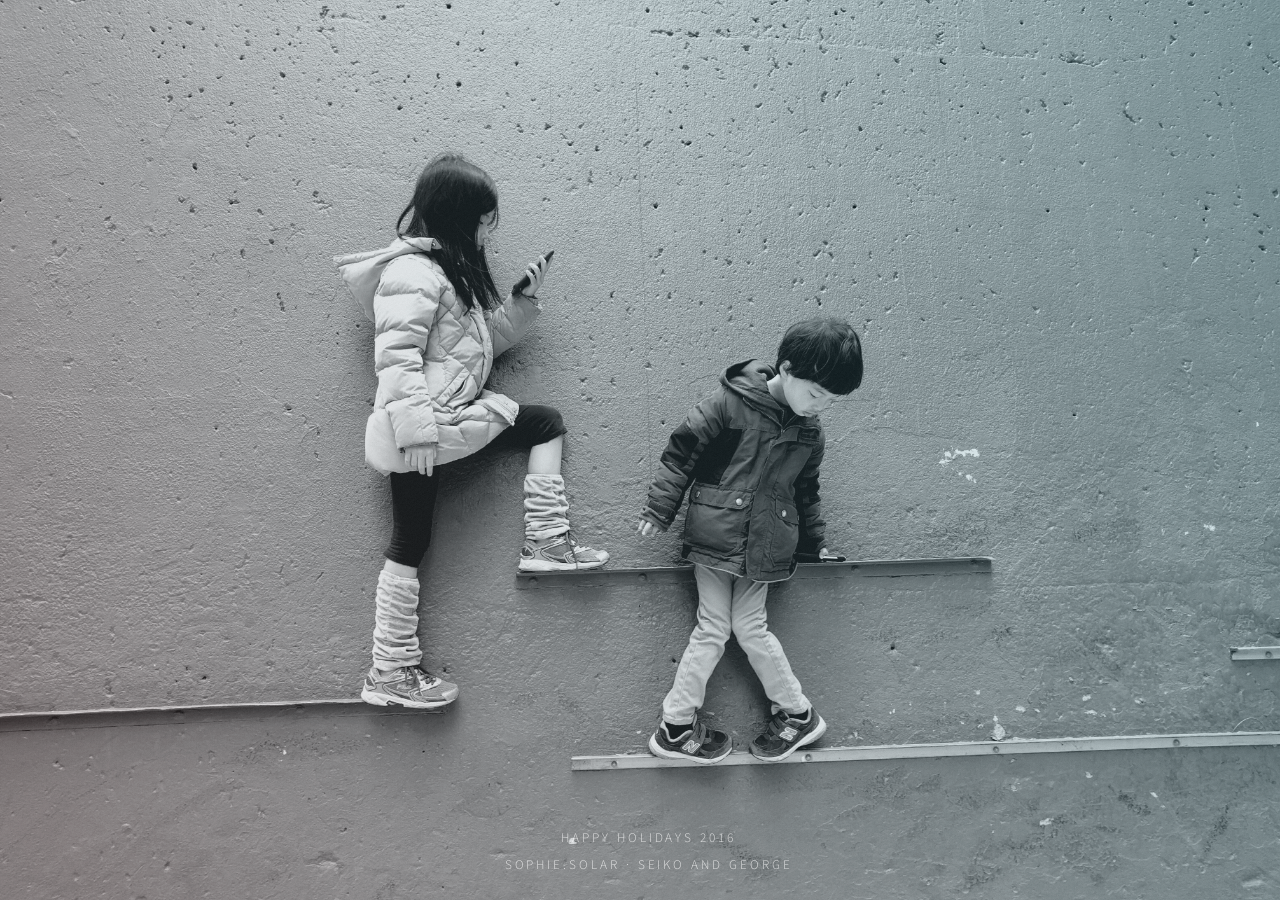
==== index.html @ 2e3c1b33 "minor change" ====
<!DOCTYPE HTML>
<!--
	Identity by HTML5 UP
	html5up.net | @n33co
	Free for personal and commercial use under the CCA 3.0 license (html5up.net/license)
-->
<html>
	<head>
		<title>Happy Holidays</title>
		<meta charset="utf-8" />
		<meta name="viewport" content="width=device-width, initial-scale=1" />
		<!--[if lte IE 8]><script src="assets/js/html5shiv.js"></script><![endif]-->
		<link rel="stylesheet" href="assets/css/main.css" />
		<!--[if lte IE 9]><link rel="stylesheet" href="assets/css/ie9.css" /><![endif]-->
		<!--[if lte IE 8]><link rel="stylesheet" href="assets/css/ie8.css" /><![endif]-->
		<noscript><link rel="stylesheet" href="assets/css/noscript.css" /></noscript>
	</head>
	<body class="is-loading">

		<!-- Wrapper -->
			<div id="wrapper">

				<!-- Main -->
					<!--section id="main">
						<header>
							<h1>Happy Holidays</h1>
							<p>Sophie, Solar, Seiko, George</p>
						</header>
					</section-->

				<!-- Footer -->
					<footer id="footer">
						<ul class="copyright">
              <li>Happy Holidays 2016<br /> sophie.solar &middot; seiko and george</li>
						</ul>
					</footer>

			</div>

		<!-- Scripts -->
			<!--[if lte IE 8]><script src="assets/js/respond.min.js"></script><![endif]-->
			<script>
				if ('addEventListener' in window) {
					window.addEventListener('load', function() { document.body.className = document.body.className.replace(/\bis-loading\b/, ''); });
					document.body.className += (navigator.userAgent.match(/(MSIE|rv:11\.0)/) ? ' is-ie' : '');
				}
			</script>

	</body>
</html>
---- assets/css/main.css ----
@charset "UTF-8";
@import url(font-awesome.min.css);
@import url("http://fonts.googleapis.com/css?family=Source+Sans+Pro:300");

/*
	Identity by HTML5 UP
	html5up.net | @n33co
	Free for personal and commercial use under the CCA 3.0 license (html5up.net/license)
*/

/* Reset */

	html, body, div, span, applet, object, iframe, h1, h2, h3, h4, h5, h6, p, blockquote, pre, a, abbr, acronym, address, big, cite, code, del, dfn, em, img, ins, kbd, q, s, samp, small, strike, strong, sub, sup, tt, var, b, u, i, center, dl, dt, dd, ol, ul, li, fieldset, form, label, legend, table, caption, tbody, tfoot, thead, tr, th, td, article, aside, canvas, details, embed, figure, figcaption, footer, header, hgroup, menu, nav, output, ruby, section, summary, time, mark, audio, video {
		margin: 0;
		padding: 0;
		border: 0;
		font-size: 100%;
		font: inherit;
		vertical-align: baseline;
	}

	article, aside, details, figcaption, figure, footer, header, hgroup, menu, nav, section {
		display: block;
	}

	body {
		line-height: 1;
	}

	ol, ul {
		list-style: none;
	}

	blockquote, q {
		quotes: none;
	}

	blockquote:before, blockquote:after, q:before, q:after {
		content: '';
		content: none;
	}

	table {
		border-collapse: collapse;
		border-spacing: 0;
	}

	body {
		-webkit-text-size-adjust: none;
	}

/* Box Model */

	*, *:before, *:after {
		-moz-box-sizing: border-box;
		-webkit-box-sizing: border-box;
		box-sizing: border-box;
	}

/* Basic */

	@media screen and (max-width: 480px) {

		html, body {
			min-width: 320px;
		}

	}

	body.is-loading *, body.is-loading *:before, body.is-loading *:after {
		-moz-animation: none !important;
		-webkit-animation: none !important;
		-ms-animation: none !important;
		animation: none !important;
		-moz-transition: none !important;
		-webkit-transition: none !important;
		-ms-transition: none !important;
		transition: none !important;
	}

	html {
		height: 100%;
	}

	body {
		height: 100%;
		background-color: #ffffff;
		/*background-image: url("images/overlay.png"), -moz-linear-gradient(60deg, rgba(255, 165, 150, 0.5) 5%, rgba(0, 228, 255, 0.35)), url("../../images/bg.jpg");*/
		/*background-image: url("images/overlay.png"), -webkit-linear-gradient(60deg, rgba(255, 165, 150, 0.5) 5%, rgba(0, 228, 255, 0.35)), url("../../images/bg.jpg");*/
		/*background-image: url("images/overlay.png"), -ms-linear-gradient(60deg, rgba(255, 165, 150, 0.5) 5%, rgba(0, 228, 255, 0.35)), url("../../images/bg.jpg");*/
		background-image: url("images/overlay.png"), linear-gradient(60deg, rgba(255, 165, 150, 0.1) 5%, rgba(0, 228, 255, 0.1)), url("../../images/bg.jpg");
		background-image: url( url("../../images/bg.jpg");
		background-repeat: repeat,			no-repeat,			no-repeat;
		background-size: 100px 100px, cover,				cover;
		background-position: top left,		center center,		bottom center;
		background-attachment: fixed,			fixed,				fixed;
	}

		body:after {
			content: '';
			display: block;
			position: fixed;
			top: 0;
			left: 0;
			width: 100%;
			height: inherit;
			opacity: 0;
			z-index: 1;
			background-color: #ffffff;
			background-image: url("images/overlay.png"), -moz-linear-gradient(60deg, rgba(255, 165, 150, 0.5) 5%, rgba(0, 228, 255, 0.35));
			background-image: url("images/overlay.png"), -webkit-linear-gradient(60deg, rgba(255, 165, 150, 0.5) 5%, rgba(0, 228, 255, 0.35));
			background-image: url("images/overlay.png"), -ms-linear-gradient(60deg, rgba(255, 165, 150, 0.5) 5%, rgba(0, 228, 255, 0.35));
			background-image: url("images/overlay.png"), linear-gradient(60deg, rgba(255, 165, 150, 0.5) 5%, rgba(0, 228, 255, 0.35));
			background-repeat: repeat,			no-repeat;
			background-size: 100px 100px, cover;
			background-position: top left,		center center;
			-moz-transition: opacity 1.75s ease-out;
			-webkit-transition: opacity 1.75s ease-out;
			-ms-transition: opacity 1.75s ease-out;
			transition: opacity 1.75s ease-out;
		}

		body.is-loading:after {
			opacity: 1;
		}

/* Type */

	body, input, select, textarea {
		color: #414f57;
		font-family: "Source Sans Pro", Helvetica, sans-serif;
		font-size: 14pt;
		font-weight: 300;
		line-height: 2;
		letter-spacing: 0.2em;
		text-transform: uppercase;
	}

		@media screen and (max-width: 1680px) {

			body, input, select, textarea {
				font-size: 11pt;
			}

		}

		@media screen and (max-width: 480px) {

			body, input, select, textarea {
				font-size: 10pt;
				line-height: 1.75;
			}

		}

	a {
		-moz-transition: color 0.2s ease, border-color 0.2s ease;
		-webkit-transition: color 0.2s ease, border-color 0.2s ease;
		-ms-transition: color 0.2s ease, border-color 0.2s ease;
		transition: color 0.2s ease, border-color 0.2s ease;
		color: inherit;
		text-decoration: none;
	}

		a:before {
			-moz-transition: color 0.2s ease, text-shadow 0.2s ease;
			-webkit-transition: color 0.2s ease, text-shadow 0.2s ease;
			-ms-transition: color 0.2s ease, text-shadow 0.2s ease;
			transition: color 0.2s ease, text-shadow 0.2s ease;
		}

		a:hover {
			color: #ff7496;
		}

	strong, b {
		color: #313f47;
	}

	em, i {
		font-style: italic;
	}

	p {
		margin: 0 0 1.5em 0;
	}

	h1, h2, h3, h4, h5, h6 {
		color: #313f47;
		line-height: 1.5;
		margin: 0 0 0.75em 0;
	}

		h1 a, h2 a, h3 a, h4 a, h5 a, h6 a {
			color: inherit;
			text-decoration: none;
		}

	h1 {
		font-size: 1.85em;
		letter-spacing: 0.22em;
		margin: 0 0 0.525em 0;
	}

	h2 {
		font-size: 1.25em;
	}

	h3 {
		font-size: 1em;
	}

	h4 {
		font-size: 1em;
	}

	h5 {
		font-size: 1em;
	}

	h6 {
		font-size: 1em;
	}

	@media screen and (max-width: 480px) {

		h1 {
			font-size: 1.65em;
		}

	}

	sub {
		font-size: 0.8em;
		position: relative;
		top: 0.5em;
	}

	sup {
		font-size: 0.8em;
		position: relative;
		top: -0.5em;
	}

	hr {
		border: 0;
		border-bottom: solid 1px #c8cccf;
		margin: 3em 0;
	}

/* Form */

	form {
		margin: 0 0 1.5em 0;
	}

		form > .field {
			margin: 0 0 1.5em 0;
		}

			form > .field > :last-child {
				margin-bottom: 0;
			}

	label {
		color: #313f47;
		display: block;
		font-size: 0.9em;
		margin: 0 0 0.75em 0;
	}

	input[type="text"],
	input[type="password"],
	input[type="email"],
	input[type="tel"],
	select,
	textarea {
		-moz-appearance: none;
		-webkit-appearance: none;
		-ms-appearance: none;
		appearance: none;
		border-radius: 4px;
		border: solid 1px #c8cccf;
		color: inherit;
		display: block;
		outline: 0;
		padding: 0 1em;
		text-decoration: none;
		wrapper: 100%;
	}

		input[type="text"]:invalid,
		input[type="password"]:invalid,
		input[type="email"]:invalid,
		input[type="tel"]:invalid,
		select:invalid,
		textarea:invalid {
			box-shadow: none;
		}

		input[type="text"]:focus,
		input[type="password"]:focus,
		input[type="email"]:focus,
		input[type="tel"]:focus,
		select:focus,
		textarea:focus {
			border-color: #ff7496;
		}

	.select-wrapper {
		text-decoration: none;
		display: block;
		position: relative;
	}

		.select-wrapper:before {
			content: "";
			-moz-osx-font-smoothing: grayscale;
			-webkit-font-smoothing: antialiased;
			font-family: FontAwesome;
			font-style: normal;
			font-weight: normal;
			text-transform: none !important;
		}

		.select-wrapper:before {
			color: #c8cccf;
			display: block;
			height: 2.75em;
			line-height: 2.75em;
			pointer-events: none;
			position: absolute;
			right: 0;
			text-align: center;
			top: 0;
			width: 2.75em;
		}

		.select-wrapper select::-ms-expand {
			display: none;
		}

	input[type="text"],
	input[type="password"],
	input[type="email"],
	select {
		height: 2.75em;
	}

	textarea {
		padding: 0.75em 1em;
	}

	input[type="checkbox"],
	input[type="radio"] {
		-moz-appearance: none;
		-webkit-appearance: none;
		-ms-appearance: none;
		appearance: none;
		display: block;
		float: left;
		margin-right: -2em;
		opacity: 0;
		width: 1em;
		z-index: -1;
	}

		input[type="checkbox"] + label,
		input[type="radio"] + label {
			text-decoration: none;
			color: #414f57;
			cursor: pointer;
			display: inline-block;
			font-size: 1em;
			font-weight: 300;
			padding-left: 2.4em;
			padding-right: 0.75em;
			position: relative;
		}

			input[type="checkbox"] + label:before,
			input[type="radio"] + label:before {
				-moz-osx-font-smoothing: grayscale;
				-webkit-font-smoothing: antialiased;
				font-family: FontAwesome;
				font-style: normal;
				font-weight: normal;
				text-transform: none !important;
			}

			input[type="checkbox"] + label:before,
			input[type="radio"] + label:before {
				border-radius: 4px;
				border: solid 1px #c8cccf;
				content: '';
				display: inline-block;
				height: 1.65em;
				left: 0;
				line-height: 1.58125em;
				position: absolute;
				text-align: center;
				top: 0.15em;
				width: 1.65em;
			}

		input[type="checkbox"]:checked + label:before,
		input[type="radio"]:checked + label:before {
			color: #ff7496;
			content: '\f00c';
		}

		input[type="checkbox"]:focus + label:before,
		input[type="radio"]:focus + label:before {
			border-color: #ff7496;
		}

	input[type="checkbox"] + label:before {
		border-radius: 4px;
	}

	input[type="radio"] + label:before {
		border-radius: 100%;
	}

	::-webkit-input-placeholder {
		color: #616f77 !important;
		opacity: 1.0;
	}

	:-moz-placeholder {
		color: #616f77 !important;
		opacity: 1.0;
	}

	::-moz-placeholder {
		color: #616f77 !important;
		opacity: 1.0;
	}

	:-ms-input-placeholder {
		color: #616f77 !important;
		opacity: 1.0;
	}

	.formerize-placeholder {
		color: #616f77 !important;
		opacity: 1.0;
	}

/* Icon */

	.icon {
		text-decoration: none;
		position: relative;
		border-bottom: none;
	}

		.icon:before {
			-moz-osx-font-smoothing: grayscale;
			-webkit-font-smoothing: antialiased;
			font-family: FontAwesome;
			font-style: normal;
			font-weight: normal;
			text-transform: none !important;
		}

		.icon > .label {
			display: none;
		}

/* List */

	ol {
		list-style: decimal;
		margin: 0 0 1.5em 0;
		padding-left: 1.25em;
	}

		ol li {
			padding-left: 0.25em;
		}

	ul {
		list-style: disc;
		margin: 0 0 1.5em 0;
		padding-left: 1em;
	}

		ul li {
			padding-left: 0.5em;
		}

		ul.alt {
			list-style: none;
			padding-left: 0;
		}

			ul.alt li {
				border-top: solid 1px #c8cccf;
				padding: 0.5em 0;
			}

				ul.alt li:first-child {
					border-top: 0;
					padding-top: 0;
				}

		ul.icons {
			cursor: default;
			list-style: none;
			padding-left: 0;
			margin-top: -0.675em;
		}

			ul.icons li {
				display: inline-block;
				padding: 0.675em 0.5em;
			}

				ul.icons li a {
					text-decoration: none;
					position: relative;
					display: block;
					width: 3.75em;
					height: 3.75em;
					border-radius: 100%;
					border: solid 1px #c8cccf;
					line-height: 3.75em;
					overflow: hidden;
					text-align: center;
					text-indent: 3.75em;
					white-space: nowrap;
				}

					ul.icons li a:before {
						-moz-osx-font-smoothing: grayscale;
						-webkit-font-smoothing: antialiased;
						font-family: FontAwesome;
						font-style: normal;
						font-weight: normal;
						text-transform: none !important;
					}

					ul.icons li a:before {
						color: #ffffff;
						text-shadow: 1.25px 0px 0px #c8cccf, -1.25px 0px 0px #c8cccf, 0px 1.25px 0px #c8cccf, 0px -1.25px 0px #c8cccf;
					}

					ul.icons li a:hover:before {
						text-shadow: 1.25px 0px 0px #ff7496, -1.25px 0px 0px #ff7496, 0px 1.25px 0px #ff7496, 0px -1.25px 0px #ff7496;
					}

					ul.icons li a:before {
						position: absolute;
						top: 0;
						left: 0;
						width: inherit;
						height: inherit;
						font-size: 1.85rem;
						line-height: inherit;
						text-align: center;
						text-indent: 0;
					}

					ul.icons li a:hover {
						border-color: #ff7496;
					}

			@media screen and (max-width: 480px) {

				ul.icons li a:before {
					font-size: 1.5rem;
				}

			}

		ul.actions {
			cursor: default;
			list-style: none;
			padding-left: 0;
		}

			ul.actions li {
				display: inline-block;
				padding: 0 0.75em 0 0;
				vertical-align: middle;
			}

				ul.actions li:last-child {
					padding-right: 0;
				}

	dl {
		margin: 0 0 1.5em 0;
	}

		dl dt {
			display: block;
			margin: 0 0 0.75em 0;
		}

		dl dd {
			margin-left: 1.5em;
		}

/* Button */

	input[type="submit"],
	input[type="reset"],
	input[type="button"],
	button,
	.button {
		-moz-appearance: none;
		-webkit-appearance: none;
		-ms-appearance: none;
		appearance: none;
		-moz-transition: background-color 0.2s ease-in-out, border-color 0.2s ease-in-out, color 0.2s ease-in-out;
		-webkit-transition: background-color 0.2s ease-in-out, border-color 0.2s ease-in-out, color 0.2s ease-in-out;
		-ms-transition: background-color 0.2s ease-in-out, border-color 0.2s ease-in-out, color 0.2s ease-in-out;
		transition: background-color 0.2s ease-in-out, border-color 0.2s ease-in-out, color 0.2s ease-in-out;
		display: inline-block;
		height: 2.75em;
		line-height: 2.75em;
		padding: 0 1.5em;
		background-color: transparent;
		border-radius: 4px;
		border: solid 1px #c8cccf;
		color: #414f57 !important;
		cursor: pointer;
		text-align: center;
		text-decoration: none;
		white-space: nowrap;
	}

		input[type="submit"]:hover,
		input[type="reset"]:hover,
		input[type="button"]:hover,
		button:hover,
		.button:hover {
			border-color: #ff7496;
			color: #ff7496 !important;
		}

		input[type="submit"].icon,
		input[type="reset"].icon,
		input[type="button"].icon,
		button.icon,
		.button.icon {
			padding-left: 1.35em;
		}

			input[type="submit"].icon:before,
			input[type="reset"].icon:before,
			input[type="button"].icon:before,
			button.icon:before,
			.button.icon:before {
				margin-right: 0.5em;
			}

		input[type="submit"].fit,
		input[type="reset"].fit,
		input[type="button"].fit,
		button.fit,
		.button.fit {
			display: block;
			width: 100%;
			margin: 0 0 0.75em 0;
		}

		input[type="submit"].small,
		input[type="reset"].small,
		input[type="button"].small,
		button.small,
		.button.small {
			font-size: 0.8em;
		}

		input[type="submit"].big,
		input[type="reset"].big,
		input[type="button"].big,
		button.big,
		.button.big {
			font-size: 1.35em;
		}

		input[type="submit"].disabled, input[type="submit"]:disabled,
		input[type="reset"].disabled,
		input[type="reset"]:disabled,
		input[type="button"].disabled,
		input[type="button"]:disabled,
		button.disabled,
		button:disabled,
		.button.disabled,
		.button:disabled {
			-moz-pointer-events: none;
			-webkit-pointer-events: none;
			-ms-pointer-events: none;
			pointer-events: none;
			opacity: 0.5;
		}

/* Main */

	#main {
		position: relative;
		max-width: 100%;
		min-width: 27em;
		padding: 4.5em 3em 3em 3em ;
		background: #ffffff;
		border-radius: 4px;
		cursor: default;
		opacity: 0.38;
		text-align: center;
		-moz-transform-origin: 50% 50%;
		-webkit-transform-origin: 50% 50%;
		-ms-transform-origin: 50% 50%;
		transform-origin: 50% 50%;
		-moz-transform: rotateX(0deg);
		-webkit-transform: rotateX(0deg);
		-ms-transform: rotateX(0deg);
		transform: rotateX(0deg);
		-moz-transition: opacity 1s ease, -moz-transform 1s ease;
		-webkit-transition: opacity 1s ease, -webkit-transform 1s ease;
		-ms-transition: opacity 1s ease, -ms-transform 1s ease;
		transition: opacity 1s ease, transform 1s ease;
	}

		#main .avatar {
			position: relative;
			display: block;
			margin-bottom: 1.5em;
		}

			#main .avatar img {
				display: block;
				margin: 0 auto;
				border-radius: 100%;
				box-shadow: 0 0 0 1.5em #ffffff;
			}

			#main .avatar:before {
				content: '';
				display: block;
				position: absolute;
				top: 50%;
				left: -3em;
				width: calc(100% + 6em);
				height: 1px;
				z-index: -1;
				background: #c8cccf;
			}

		@media screen and (max-width: 480px) {

			#main {
				min-width: 0;
				width: 100%;
				padding: 4em 2em 2.5em 2em ;
			}

				#main .avatar:before {
					left: -2em;
					width: calc(100% + 4em);
				}

		}

		body.is-loading #main {
			opacity: 0;
			-moz-transform: rotateX(15deg);
			-webkit-transform: rotateX(15deg);
			-ms-transform: rotateX(15deg);
			transform: rotateX(15deg);
		}

/* Footer */

	#footer {
		-moz-align-self: -moz-flex-end;
		-webkit-align-self: -webkit-flex-end;
		-ms-align-self: -ms-flex-end;
		align-self: flex-end;
		width: 100%;
		padding: 1.5em 0 0 0;
		color: rgba(255, 255, 255, 0.75);
		cursor: default;
		text-align: center;
	}

		#footer .copyright {
			margin: 0;
			padding: 0;
			font-size: 0.9em;
			list-style: none;
		}

			#footer .copyright li {
				display: inline-block;
				margin: 0 0 0 0.45em;
				padding: 0 0 0 0.85em;
				border-left: solid 1px rgba(255, 255, 255, 0.5);
				line-height: 2;
			}

				#footer .copyright li:first-child {
					border-left: 0;
				}

/*  */

	#wrapper {
		display: -moz-flex;
		display: -webkit-flex;
		display: -ms-flex;
		display: flex;
		-moz-align-items: center;
		-webkit-align-items: center;
		-ms-align-items: center;
		align-items: center;
		-moz-justify-content: space-between;
		-webkit-justify-content: space-between;
		-ms-justify-content: space-between;
		justify-content: space-between;
		-moz-flex-direction: column;
		-webkit-flex-direction: column;
		-ms-flex-direction: column;
		flex-direction: column;
		-moz-perspective: 1000px;
		-webkit-perspective: 1000px;
		-ms-perspective: 1000px;
		perspective: 1000px;
		position: relative;
		min-height: 100%;
		padding: 1.5em;
		z-index: 2;
	}

		#wrapper > * {
			z-index: 1;
		}

		#wrapper:before {
			content: '';
			display: block;
		}

		@media screen and (max-width: 360px) {

			#wrapper {
				padding: 0.75em;
			}

		}

		body.is-ie #wrapper {
			height: 100%;
		}
---- assets/css/ie9.css ----
/*
	Identity by HTML5 UP
	html5up.net | @n33co
	Free for personal and commercial use under the CCA 3.0 license (html5up.net/license)
*/

/* Basic */

	body {
		background-image: url("../../images/bg.jpg");
		background-repeat: no-repeat;
		background-size: cover;
		background-position: bottom center;
		background-attachment: fixed;
	}

		body:after {
			display: none;
		}

/* List */

	ul.icons li a:before {
		color: #c8cccf;
	}

	ul.icons li a:hover:before {
		color: #ff7496;
	}

/* Wrapper */

	#wrapper {
		text-align: center;
	}

/* Main */

	#main {
		display: inline-block;
	}
---- assets/css/ie8.css ----
/*
	Identity by HTML5 UP
	html5up.net | @n33co
	Free for personal and commercial use under the CCA 3.0 license (html5up.net/license)
*/

/* List */

	ul.icons li a {
		-ms-behavior: url("assets/js/PIE.htc");
	}

		ul.icons li a:before {
			text-align: center;
			font-size: 26px;
		}

/* Main */

	#main {
		-ms-behavior: url("assets/js/PIE.htc");
	}

		#main .avatar img {
			-ms-behavior: url("assets/js/PIE.htc");
		}

/* Footer */

	#footer {
		color: #fff;
	}

		#footer .copyright li {
			border-left: solid 1px #fff;
		}
---- assets/css/noscript.css ----
/*
	Identity by HTML5 UP
	html5up.net | @n33co
	Free for personal and commercial use under the CCA 3.0 license (html5up.net/license)
*/

/* Basic */

	body:after {
		display: none;
	}

/* Main */

	#main {
		-moz-transform: none !important;
		-webkit-transform: none !important;
		-ms-transform: none !important;
		transform: none !important;
		opacity: 1 !important;
	}
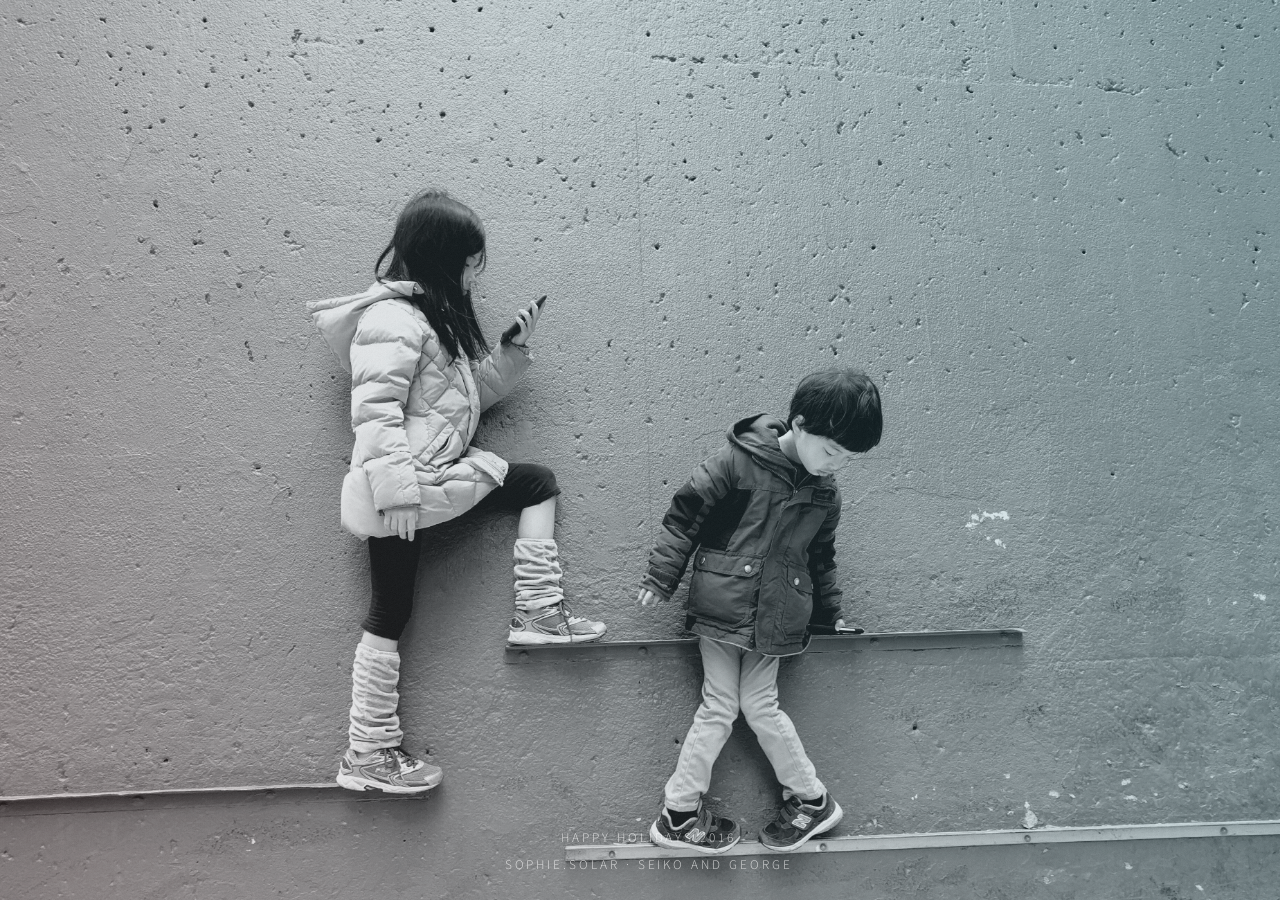
==== commit 39d08878: "added GA tracker" ====
--- a/index.html
+++ b/index.html
@@ -45,6 +45,15 @@
 					document.body.className += (navigator.userAgent.match(/(MSIE|rv:11\.0)/) ? ' is-ie' : '');
 				}
 			</script>
+			<script>
+				(function(i,s,o,g,r,a,m){i['GoogleAnalyticsObject']=r;i[r]=i[r]||function(){
+				(i[r].q=i[r].q||[]).push(arguments)},i[r].l=1*new Date();a=s.createElement(o),
+				m=s.getElementsByTagName(o)[0];a.async=1;a.src=g;m.parentNode.insertBefore(a,m)
+				})(window,document,'script','https://www.google-analytics.com/analytics.js','ga');
 
+				ga('create', 'UA-89034404-1', 'auto');
+				ga('send', 'pageview');
+
+			</script>
 	</body>
 </html>
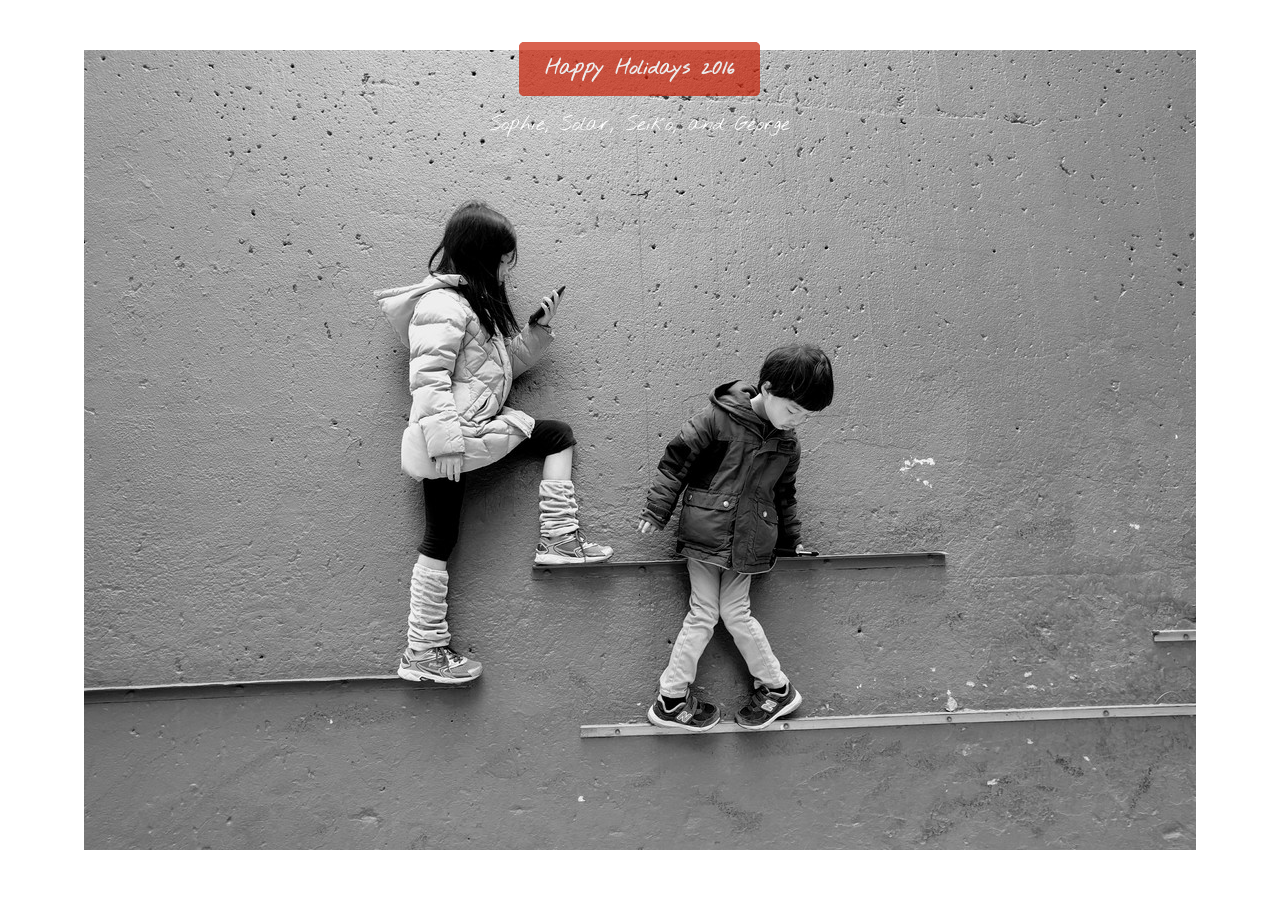
==== commit 7702a44f: "revamped site; use single page template and smaller image; added GA" ====
--- a/index.html
+++ b/index.html
@@ -1,59 +1,374 @@
-<!DOCTYPE HTML>
-<!--
-	Identity by HTML5 UP
-	html5up.net | @n33co
-	Free for personal and commercial use under the CCA 3.0 license (html5up.net/license)
--->
-<html>
-	<head>
-		<title>Happy Holidays</title>
-		<meta charset="utf-8" />
-		<meta name="viewport" content="width=device-width, initial-scale=1" />
-		<!--[if lte IE 8]><script src="assets/js/html5shiv.js"></script><![endif]-->
-		<link rel="stylesheet" href="assets/css/main.css" />
-		<!--[if lte IE 9]><link rel="stylesheet" href="assets/css/ie9.css" /><![endif]-->
-		<!--[if lte IE 8]><link rel="stylesheet" href="assets/css/ie8.css" /><![endif]-->
-		<noscript><link rel="stylesheet" href="assets/css/noscript.css" /></noscript>
-	</head>
-	<body class="is-loading">
-
-		<!-- Wrapper -->
-			<div id="wrapper">
-
-				<!-- Main -->
-					<!--section id="main">
-						<header>
-							<h1>Happy Holidays</h1>
-							<p>Sophie, Solar, Seiko, George</p>
-						</header>
-					</section-->
-
-				<!-- Footer -->
-					<footer id="footer">
-						<ul class="copyright">
-              <li>Happy Holidays 2016<br /> sophie.solar &middot; seiko and george</li>
-						</ul>
-					</footer>
-
-			</div>
-
-		<!-- Scripts -->
-			<!--[if lte IE 8]><script src="assets/js/respond.min.js"></script><![endif]-->
-			<script>
-				if ('addEventListener' in window) {
-					window.addEventListener('load', function() { document.body.className = document.body.className.replace(/\bis-loading\b/, ''); });
-					document.body.className += (navigator.userAgent.match(/(MSIE|rv:11\.0)/) ? ' is-ie' : '');
-				}
-			</script>
-			<script>
-				(function(i,s,o,g,r,a,m){i['GoogleAnalyticsObject']=r;i[r]=i[r]||function(){
-				(i[r].q=i[r].q||[]).push(arguments)},i[r].l=1*new Date();a=s.createElement(o),
-				m=s.getElementsByTagName(o)[0];a.async=1;a.src=g;m.parentNode.insertBefore(a,m)
-				})(window,document,'script','https://www.google-analytics.com/analytics.js','ga');
-
-				ga('create', 'UA-89034404-1', 'auto');
-				ga('send', 'pageview');
-
-			</script>
-	</body>
-</html>
+<!doctype html>
+<html>
+  <head>
+    <meta name="viewport" content="width=device-width" />
+    <meta http-equiv="Content-Type" content="text/html; charset=UTF-8" />
+    <title>Happy Holidays 2016</title>
+    <style>
+      /*background-repeat:   no-repeat;*/
+      /*background-position: center center;*/
+      /*background: url(images/bg.jpg) no-repeat center center fixed;*/
+      /*-webkit-background-size: contain;*/
+      /*-moz-background-size: contain;*/
+      /*-o-background-size: contain;*/
+      /*background-size: contain auto;*/
+      
+      @import url('https://fonts.googleapis.com/css?family=Nothing+You+Could+Do');
+      /* -------------------------------------
+          GLOBAL RESETS
+      ------------------------------------- */
+      img {
+        border: none;
+        -ms-interpolation-mode: bicubic;
+        max-width: 100%; }
+
+      body {
+        background: url("images/bg.jpg") no-repeat center center fixed;
+        /* background-color: #f6f6f6; */
+        /* background-image: url("images/bg.jpg"); */
+        font-family: 'Nothing You Could Do', cursive;
+        /*font-family: sans-serif;*/
+        -webkit-font-smoothing: antialiased;
+        font-size: 20px;
+        line-height: 1.4;
+        margin: 0;
+        padding: 0;
+        -ms-text-size-adjust: 100%;
+        -webkit-text-size-adjust: 100%; }
+
+      table {
+        border-collapse: separate;
+        mso-table-lspace: 0pt;
+        mso-table-rspace: 0pt;
+        width: 100%; }
+        table td {
+          font-family: 'Nothing You Could Do', cursive;
+          /*font-family: sans-serif;*/
+          font-size: 14px;
+          vertical-align: top; }
+
+      /* -------------------------------------
+          BODY & CONTAINER
+      ------------------------------------- */
+
+      .body {
+        /*background-color: #f6f6f6;*/
+        /*background-image: url("images/bg.jpg");*/
+        width: 100%; }
+
+      /* Set a max-width, and make it display as block so it will automatically stretch to that width, but will also shrink down on a phone or something */
+      .container {
+        display: block;
+        Margin: 0 auto !important;
+        /* makes it centered */
+        max-width: 580px;
+        padding: 10px;
+        width: 580px; }
+
+      /* This should also be a block element, so that it will fill 100% of the .container */
+      .content {
+        box-sizing: border-box;
+        display: block;
+        Margin: 0 auto;
+        max-width: 580px;
+        padding: 10px; }
+
+      /* -------------------------------------
+          HEADER, FOOTER, MAIN
+      ------------------------------------- */
+      .main {
+        /*background: #fff;*/
+        /*background-image: url("images/bg.jpg");*/
+        opacity: 1.0;
+        border-radius: 3px;
+        width: 100%; }
+
+      .wrapper {
+        box-sizing: border-box;
+        padding: 20px; }
+
+      .footer {
+        clear: both;
+        padding-top: 10px;
+        text-align: center;
+        width: 100%; }
+        .footer td,
+        .footer p,
+        .footer span,
+        .footer a {
+          color: #999999;
+          font-size: 12px;
+          text-align: center; }
+
+      /* -------------------------------------
+          TYPOGRAPHY
+      ------------------------------------- */
+      h1,
+      h2,
+      h3,
+      h4 {
+        color: #000000;
+        font-family: 'Nothing You Could Do', cursive;
+        /*font-family: sans-serif;*/
+        font-weight: 400;
+        line-height: 1.4;
+        margin: 0;
+        Margin-bottom: 30px; }
+
+      h1 {
+        font-size: 35px;
+        font-weight: 300;
+        text-align: center;
+        text-transform: capitalize; }
+
+      p,
+      ul,
+      ol {
+        font-family: 'Nothing You Could Do', cursive;
+        /*font-family: sans-serif;*/
+        font-size: 20px;
+        font-weight: normal;
+        /*color: #4c4c4c;*/
+        color: #ffffff;
+        margin: 0;
+        Margin-bottom: 15px; }
+        p li,
+        ul li,
+        ol li {
+          list-style-position: inside;
+          margin-left: 5px; }
+
+      a {
+        color: #3498db;
+        text-decoration: underline; }
+        
+      td {
+        opacity: 1.0;
+      }
+
+      /* -------------------------------------
+          BUTTONS
+      ------------------------------------- */
+      .btn {
+        box-sizing: border-box;
+        width: 100%; }
+        .btn > tbody > tr > td {
+          padding-bottom: 15px; }
+        .btn table {
+          width: auto; }
+        .btn table td {
+          background-color: #ffffff;
+          border-radius: 5px;
+          text-align: center; }
+        .btn a {
+          background-color: #ffffff;
+          border: solid 1px #c92006;
+          border-radius: 5px;
+          box-sizing: border-box;
+          color: #3498db;
+          cursor: pointer;
+          display: inline-block;
+          font-size: 20px;
+          font-weight: bold;
+          margin: 0;
+          padding: 12px 25px;
+          text-decoration: none;
+          text-transform: capitalize; }
+
+      .btn-primary table td {
+        background-color: #c92006;
+        opacity: 0.7;}
+
+      .btn-primary a {
+        background-color: #c92006;
+        border-color: #c92006;
+        color: #ffffff; }
+
+      /* -------------------------------------
+          OTHER STYLES THAT MIGHT BE USEFUL
+      ------------------------------------- */
+      .last {
+        margin-bottom: 0; }
+
+      .first {
+        margin-top: 0; }
+
+      .align-center {
+        text-align: center; }
+
+      .align-right {
+        text-align: right; }
+
+      .align-left {
+        text-align: left; }
+
+      .clear {
+        clear: both; }
+
+      .mt0 {
+        margin-top: 0; }
+
+      .mb0 {
+        margin-bottom: 0; }
+
+      .preheader {
+        color: transparent;
+        display: none;
+        height: 0;
+        max-height: 0;
+        max-width: 0;
+        opacity: 0;
+        overflow: hidden;
+        mso-hide: all;
+        visibility: hidden;
+        width: 0; }
+
+      .powered-by a {
+        text-decoration: none; }
+
+      hr {
+        border: 0;
+        border-bottom: 1px solid #f6f6f6;
+        Margin: 20px 0; }
+
+      /* -------------------------------------
+          RESPONSIVE AND MOBILE FRIENDLY STYLES
+      ------------------------------------- */
+      @media only screen and (max-width: 620px) {
+        table[class=body] h1 {
+          font-size: 28px !important;
+          margin-bottom: 10px !important; }
+        table[class=body] p,
+        table[class=body] ul,
+        table[class=body] ol,
+        table[class=body] td,
+        table[class=body] span,
+        table[class=body] a {
+          font-size: 16px !important; }
+        table[class=body] .wrapper,
+        table[class=body] .article {
+          padding: 10px !important; }
+        table[class=body] .content {
+          padding: 0 !important; }
+        table[class=body] .container {
+          padding: 0 !important;
+          width: 100% !important; }
+        table[class=body] .main {
+          border-left-width: 0 !important;
+          border-radius: 0 !important;
+          border-right-width: 0 !important; }
+        table[class=body] .btn table {
+          width: 100% !important; }
+        table[class=body] .btn a {
+          width: 100% !important; }
+        table[class=body] .img-responsive {
+          height: auto !important;
+          max-width: 100% !important;
+          width: auto !important; }}
+
+      /* -------------------------------------
+          PRESERVE THESE STYLES IN THE HEAD
+      ------------------------------------- */
+      @media all {
+        .ExternalClass {
+          width: 100%; }
+        .ExternalClass,
+        .ExternalClass p,
+        .ExternalClass span,
+        .ExternalClass font,
+        .ExternalClass td,
+        .ExternalClass div {
+          line-height: 100%; }
+        .apple-link a {
+          color: inherit !important;
+          font-family: inherit !important;
+          font-size: inherit !important;
+          font-weight: inherit !important;
+          line-height: inherit !important;
+          text-decoration: none !important; }
+        .btn-primary table td:hover {
+          background-color: #34495e !important; }
+        .btn-primary a:hover {
+          background-color: #34495e !important;
+          border-color: #34495e !important; } }
+
+    </style>
+  </head>
+  <body class="">
+    <table border="0" cellpadding="0" cellspacing="0" class="body">
+      <tr>
+        <td>&nbsp;</td>
+        <td class="container">
+          <div class="content">
+
+            <!-- START CENTERED WHITE CONTAINER -->
+            <span class="preheader">Happy Holidays from http://sophie.solar</span>
+            <table class="main">
+
+              <!-- START MAIN CONTENT AREA -->
+              <tr>
+                <td class="wrapper">
+                <!--<td class="wrapper" background="http://aoiai.top/images/xmas2016bg.jpg">-->
+                  <table border="0" cellpadding="0" cellspacing="0"  >
+                    <tr>
+                      <td align="center">
+                        <table border="0" cellpadding="0" cellspacing="0" class="btn btn-primary">
+                          <tbody>
+                            <tr>
+                              <td align="center">
+                                <table border="0" cellpadding="0" cellspacing="0">
+                                  <tbody>
+                                    <tr>
+                                      <td><a href="">Happy Holidays 2016</a> </td>
+                                    </tr>
+                                  </tbody>
+                                </table>
+                              </td>
+                            </tr>
+                          </tbody>
+                        </table>
+                        <p>Sophie, Solar, Seiko, and George</p>
+                      </td>
+                    </tr>
+                  </table>
+                </td>
+              </tr>
+
+              <!-- END MAIN CONTENT AREA -->
+              </table>
+
+            <!-- START FOOTER -->
+            <div class="footer">
+              <table border="0" cellpadding="0" cellspacing="0">
+                <tr>-->
+                  <td class="content-block">
+                    <span class="apple-link">Happy Holidays 2016</span>
+                <!--<br><a href="http://sophie.solar">sophie.solar</a>.
+                  </td>-->
+                </tr>
+                <tr>
+                  <td class="content-block powered-by">
+                    <a href="http://sophie.solar">Sophie.Solar</a>&middot; Seiko and George
+                  </td>
+                </tr>
+              </table>
+            </div>
+
+            <!-- END FOOTER -->
+            
+<!-- END CENTERED WHITE CONTAINER --></div>
+        </td>
+        <td>&nbsp;</td>
+      </tr>
+    </table>
+    <script>
+		(function(i,s,o,g,r,a,m){i['GoogleAnalyticsObject']=r;i[r]=i[r]||function(){
+		(i[r].q=i[r].q||[]).push(arguments)},i[r].l=1*new Date();a=s.createElement(o),
+		m=s.getElementsByTagName(o)[0];a.async=1;a.src=g;m.parentNode.insertBefore(a,m)
+		})(window,document,'script','https://www.google-analytics.com/analytics.js','ga');
+
+		ga('create', 'UA-89034404-1', 'auto');
+		ga('send', 'pageview');
+  </script>
+  </body>
+</html>
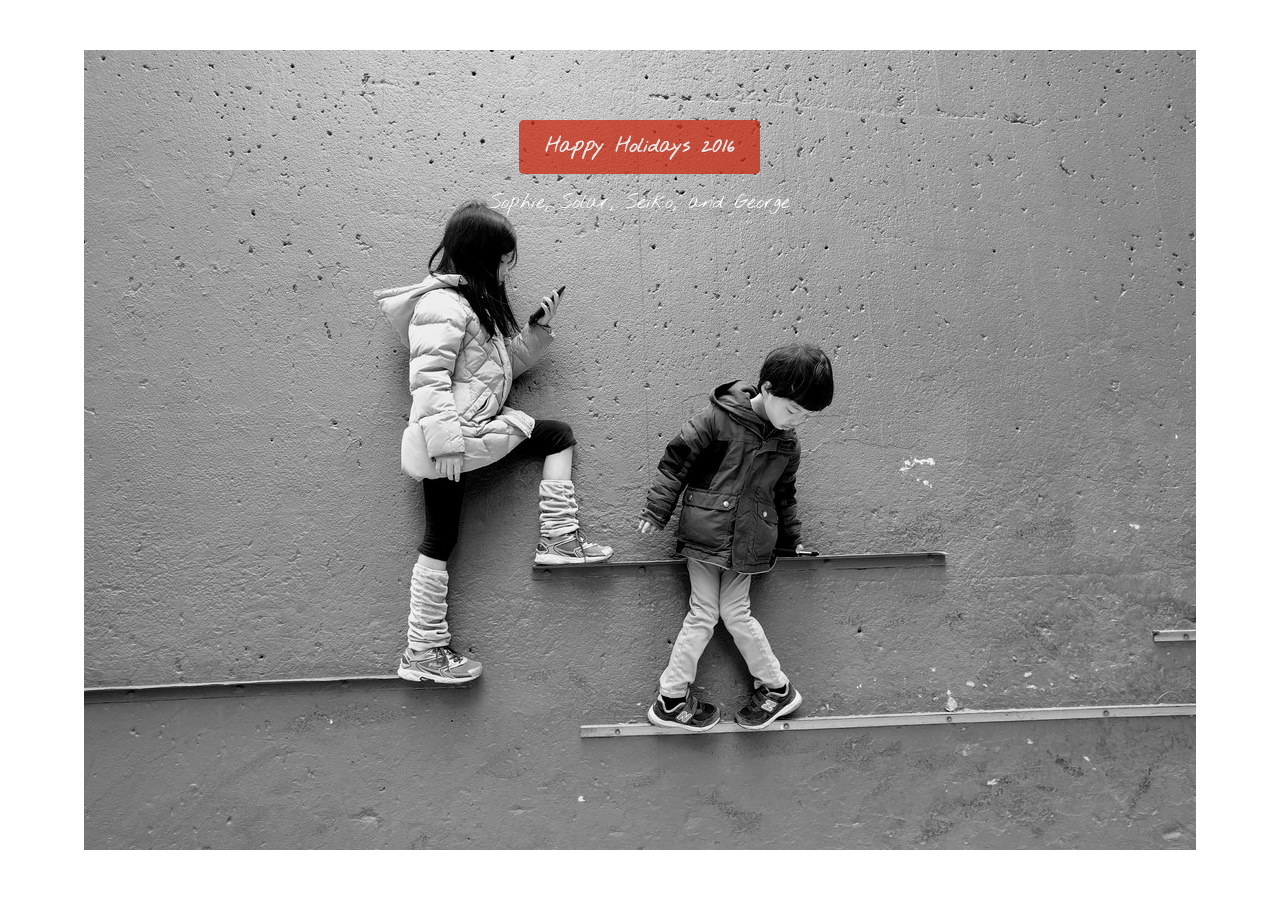
==== commit cc48fee5: "formatting changes" ====
--- a/index.html
+++ b/index.html
@@ -316,6 +316,10 @@
                           <tbody>
                             <tr>
                               <td align="center">
+                                <br/>
+                                <br/>
+                                <br/>
+                                <br/>
                                 <table border="0" cellpadding="0" cellspacing="0">
                                   <tbody>
                                     <tr>
@@ -338,21 +342,21 @@
               </table>
 
             <!-- START FOOTER -->
-            <div class="footer">
-              <table border="0" cellpadding="0" cellspacing="0">
-                <tr>-->
-                  <td class="content-block">
-                    <span class="apple-link">Happy Holidays 2016</span>
-                <!--<br><a href="http://sophie.solar">sophie.solar</a>.
-                  </td>-->
-                </tr>
-                <tr>
-                  <td class="content-block powered-by">
-                    <a href="http://sophie.solar">Sophie.Solar</a>&middot; Seiko and George
-                  </td>
-                </tr>
-              </table>
-            </div>
+            <!-- <div class="footer"> -->
+            <!--   <table border="0" cellpadding="0" cellspacing="0"> -->
+            <!--     <tr>--> 
+            <!--       <td class="content-block"> -->
+            <!--         <span class="apple-link">Happy Holidays 2016</span> -->
+            <!--     <br><a href="http://sophie.solar">sophie.solar</a>. -->
+            <!--       </td>-->
+            <!--     </tr> -->
+            <!--     <tr> -->
+            <!--       <td class="content-block powered-by"> -->
+            <!--         <a href="http://sophie.solar">Sophie.Solar</a>&middot; Seiko and George -->
+            <!--       </td> -->
+            <!--     </tr> -->
+            <!--   </table> -->
+            <!-- </div> -->
 
             <!-- END FOOTER -->
             
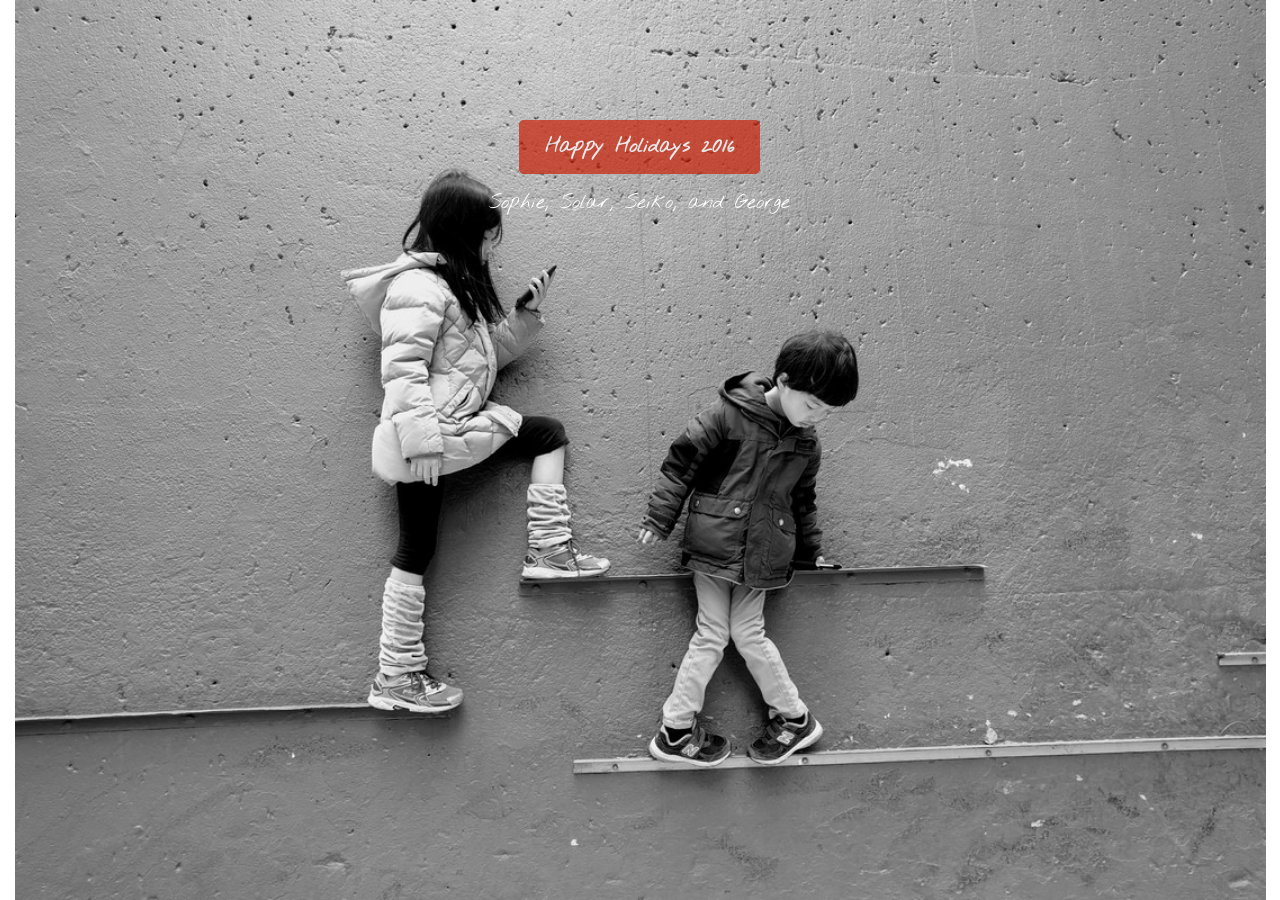
==== commit a6d096b5: "minor css changes" ====
--- a/index.html
+++ b/index.html
@@ -5,13 +5,6 @@
     <meta http-equiv="Content-Type" content="text/html; charset=UTF-8" />
     <title>Happy Holidays 2016</title>
     <style>
-      /*background-repeat:   no-repeat;*/
-      /*background-position: center center;*/
-      /*background: url(images/bg.jpg) no-repeat center center fixed;*/
-      /*-webkit-background-size: contain;*/
-      /*-moz-background-size: contain;*/
-      /*-o-background-size: contain;*/
-      /*background-size: contain auto;*/
       
       @import url('https://fonts.googleapis.com/css?family=Nothing+You+Could+Do');
       /* -------------------------------------
@@ -24,8 +17,10 @@
 
       body {
         background: url("images/bg.jpg") no-repeat center center fixed;
-        /* background-color: #f6f6f6; */
-        /* background-image: url("images/bg.jpg"); */
+        -webkit-background-size: contain;
+        -moz-background-size: contain;
+        -o-background-size: contain;
+        background-size: contain auto;
         font-family: 'Nothing You Could Do', cursive;
         /*font-family: sans-serif;*/
         -webkit-font-smoothing: antialiased;
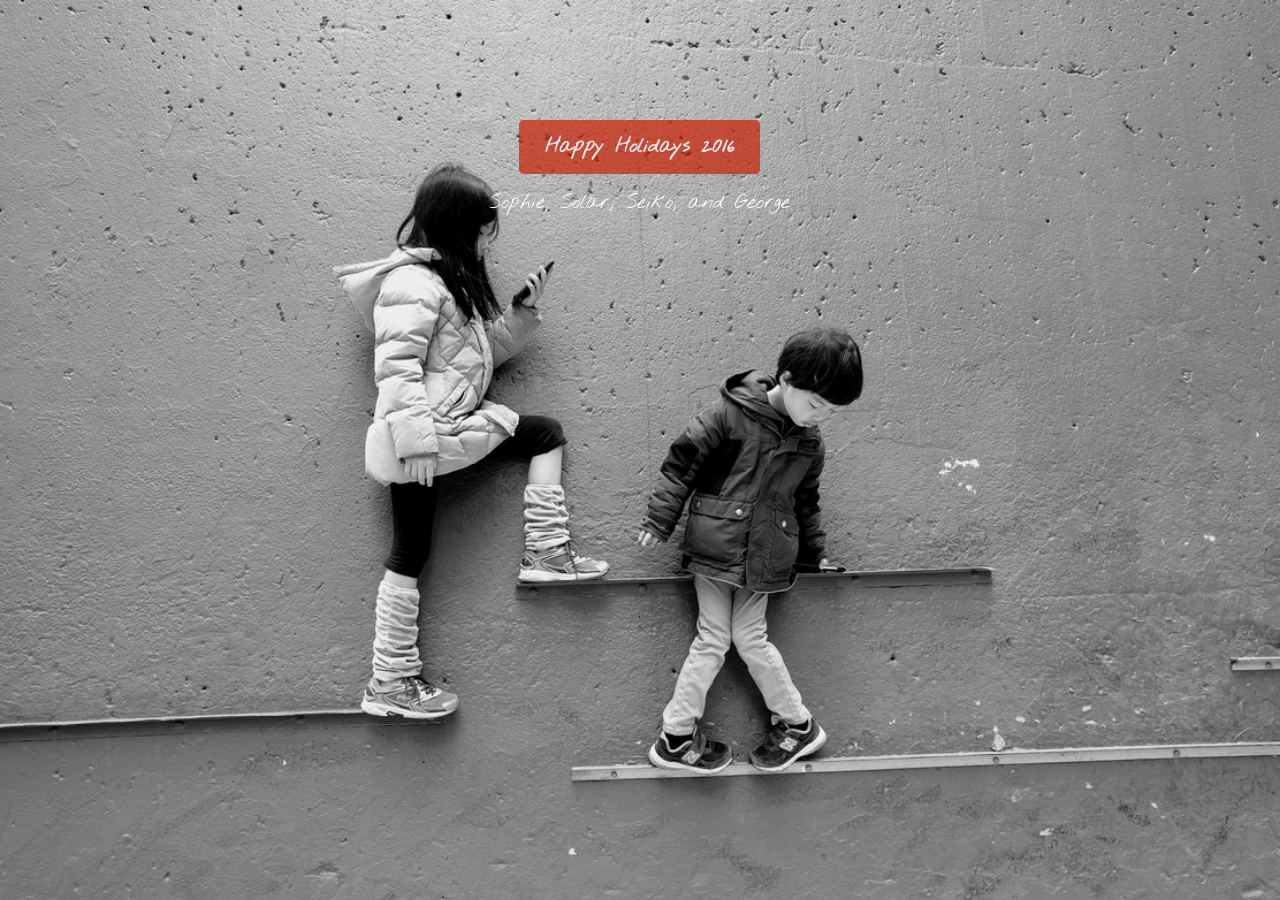
==== commit 30bb1b31: "minor css changes" ====
--- a/index.html
+++ b/index.html
@@ -17,10 +17,10 @@
 
       body {
         background: url("images/bg.jpg") no-repeat center center fixed;
-        -webkit-background-size: contain;
-        -moz-background-size: contain;
-        -o-background-size: contain;
-        background-size: contain auto;
+        -webkit-background-size: cover;
+        -moz-background-size: cover;
+        -o-background-size: cover;
+        background-size: cover;
         font-family: 'Nothing You Could Do', cursive;
         /*font-family: sans-serif;*/
         -webkit-font-smoothing: antialiased;
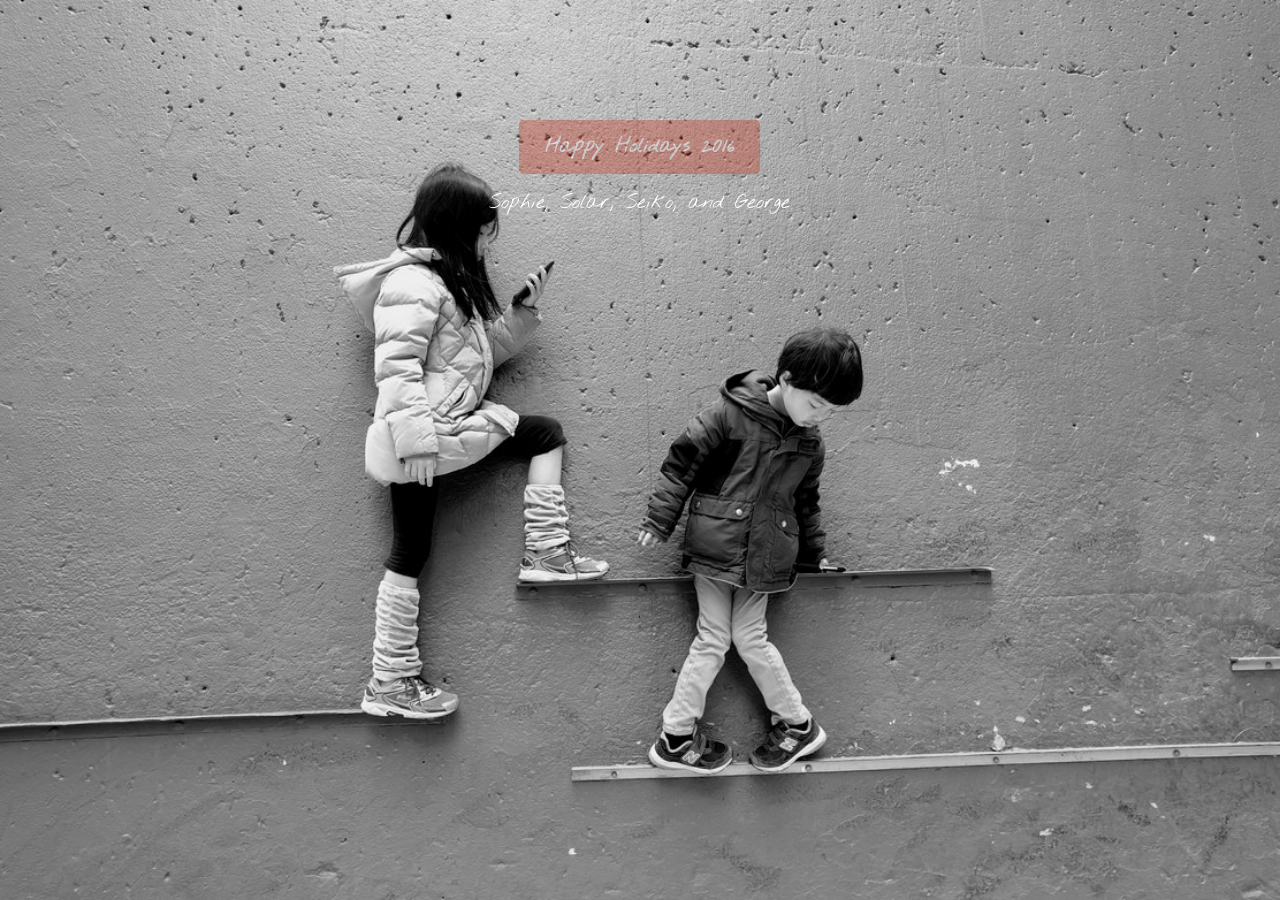
==== commit 454318db: "minor css changes -- change opacity of button to 0.3" ====
--- a/index.html
+++ b/index.html
@@ -172,7 +172,7 @@
 
       .btn-primary table td {
         background-color: #c92006;
-        opacity: 0.7;}
+        opacity: 0.3;}
 
       .btn-primary a {
         background-color: #c92006;
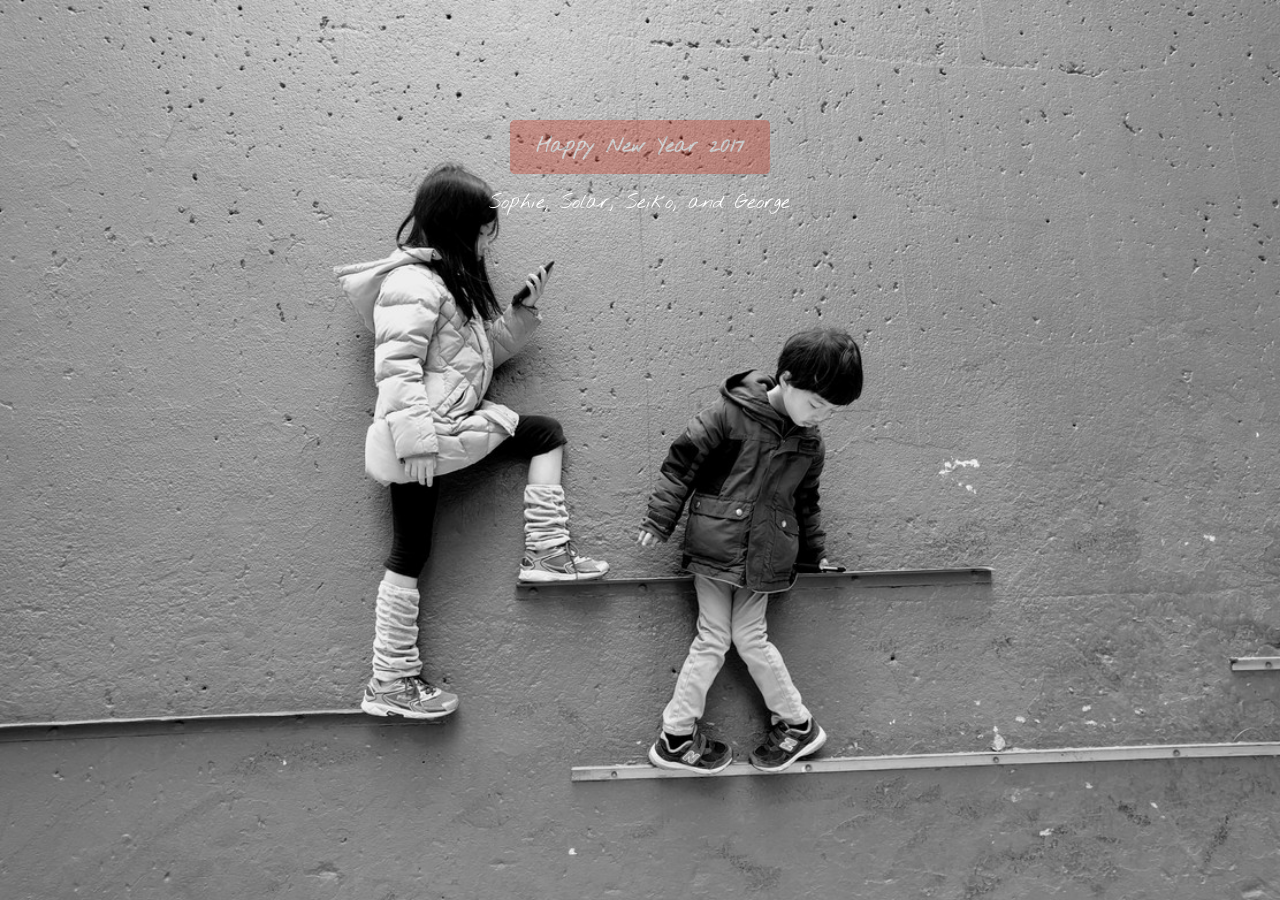
==== commit 3bc01cf3: "changed to HNY 2017" ====
--- a/index.html
+++ b/index.html
@@ -318,7 +318,7 @@
                                 <table border="0" cellpadding="0" cellspacing="0">
                                   <tbody>
                                     <tr>
-                                      <td><a href="">Happy Holidays 2016</a> </td>
+                                      <td><a href="">Happy New Year 2017</a> </td>
                                     </tr>
                                   </tbody>
                                 </table>
